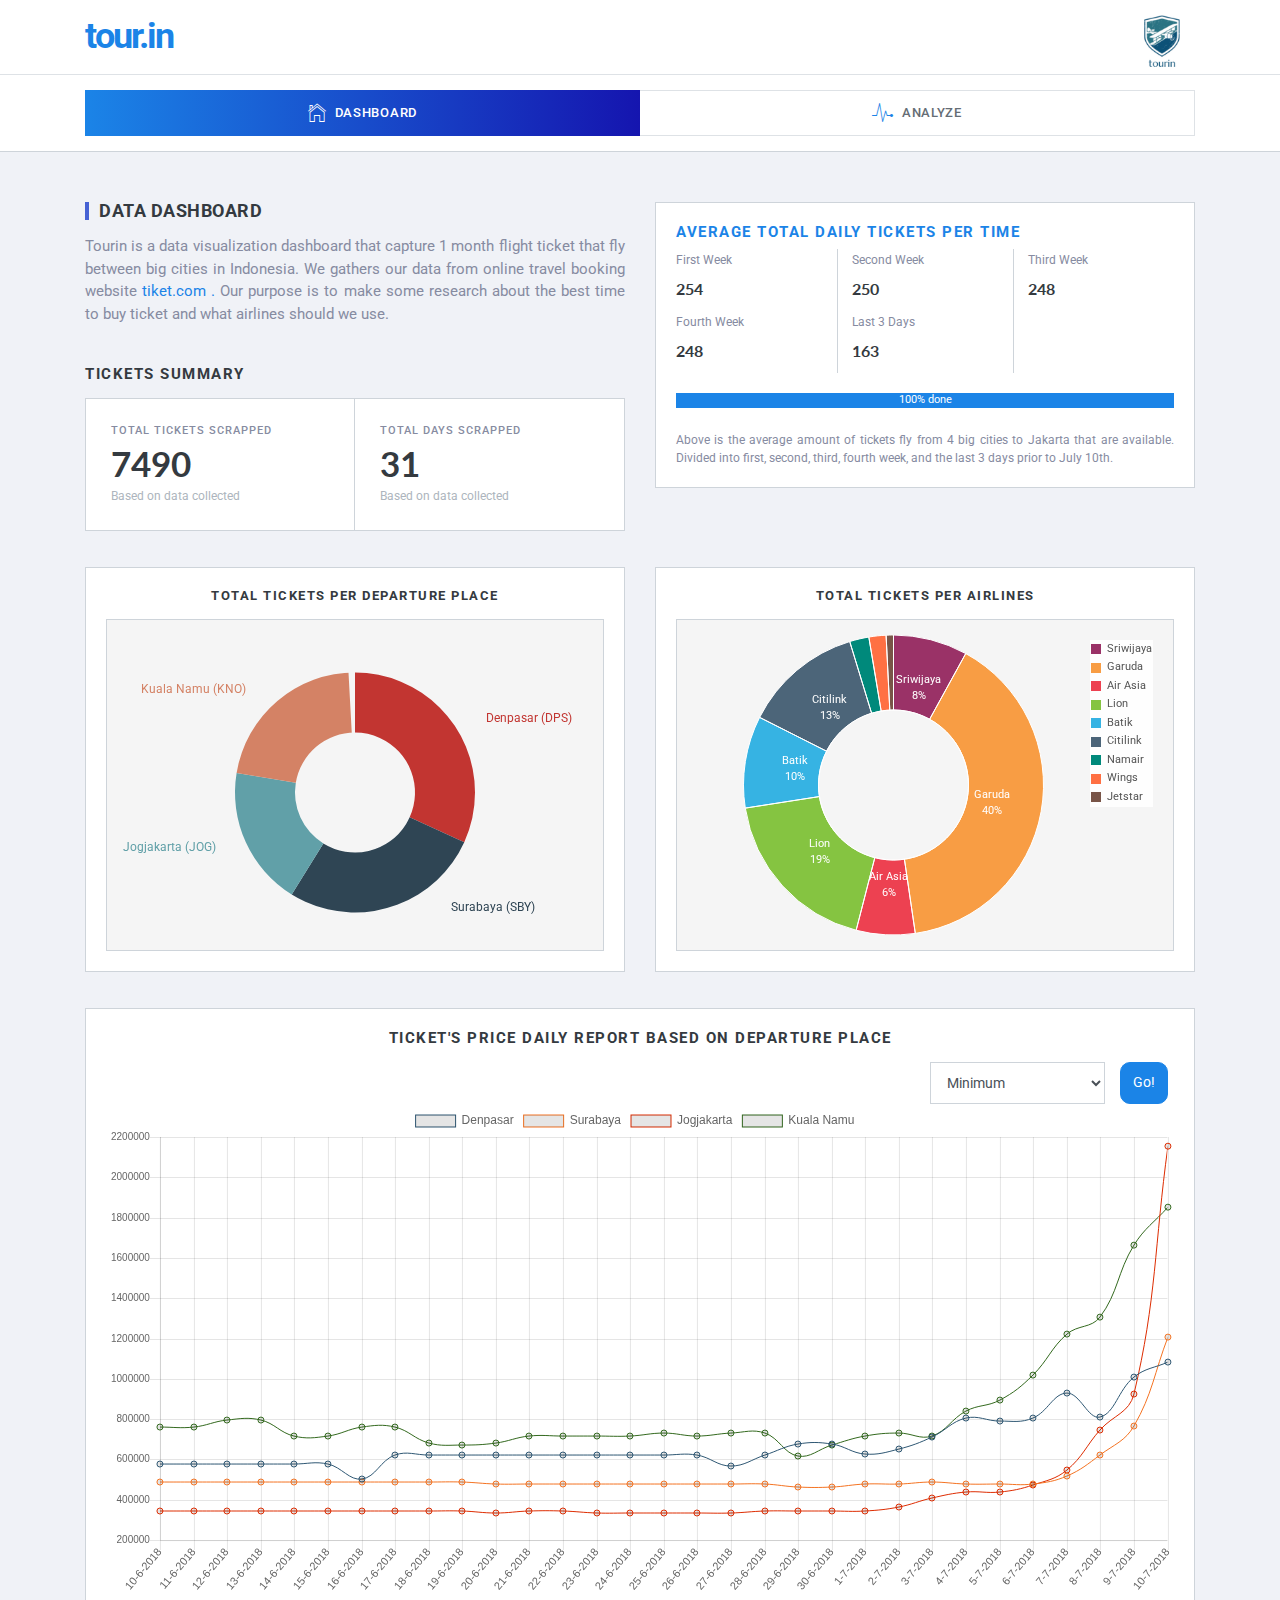
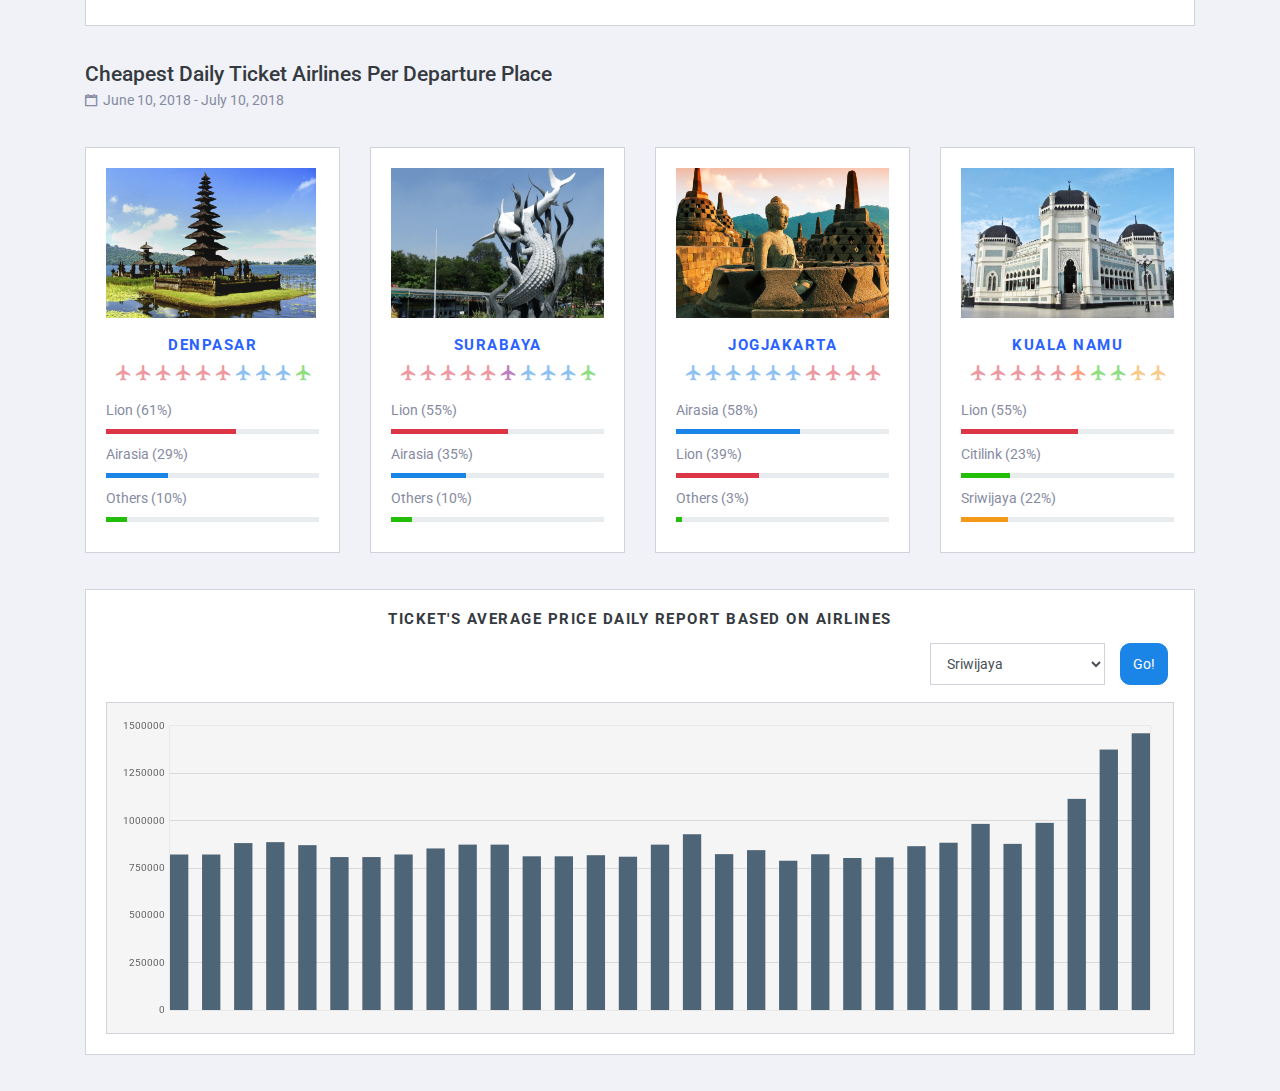
==== public/index.html @ 679a98f5 "Add firebase config - Restructure all source to public folder" ====
<!DOCTYPE html>
<html lang="en">

<head>
    <!-- Required meta tags -->
    <meta charset="utf-8">
    <meta name="viewport" content="width=device-width, initial-scale=1, shrink-to-fit=no">

    <title>Tourin - A data dashboard for flight tickets</title>

    <!-- Vendor css -->
    <link href="lib/font-awesome/css/font-awesome.css" rel="stylesheet">
    <link href="lib/Ionicons/css/ionicons.css" rel="stylesheet">
    <link href="lib/jqvmap/css/jqvmap.min.css" rel="stylesheet">
    <link href="lib/flag-icon-css/css/flag-icon.min.css" rel="stylesheet">
    <link href="lib/select2/css/select2.min.css" rel="stylesheet">

    <!-- Icon -->
    <link rel="shortcut icon" type="image/png" href="img/logo.png">

    <!-- Import CSS -->
    <link rel="stylesheet" href="css/helper.css">
    <link rel="stylesheet" href="css/tourin.css">
</head>

<body>
    <div class="slim-header">
        <div class="container">
            <div class="slim-header-left">
                <h2 class="slim-logo">
                    <a href="index.html">
                        tour.in
                    </a>
                </h2>
            </div>
            <div class="slim-header-right">
                <img src="img/logo.png" alt="LOGO" style="padding-top: 1vh;width: 5vw">
            </div>
        </div>
        <!-- container -->
    </div>
    <!-- Header -->

    <div class="slim-navbar">
        <div class="container">
            <ul class="nav">
                <li class="nav-item active">
                    <a class="nav-link" href="index.html">
                        <i class="icon ion-ios-home-outline"></i>
                        <span>Dashboard</span>
                    </a>
                </li>
                <li class="nav-item">
                    <a class="nav-link" href="analyze.html">
                        <i class="icon ion-ios-pulse"></i>
                        <span>Analyze</span>
                    </a>
                </li>
            </ul>
        </div>
        <!-- container -->
    </div>
    <!-- Navbar -->

    <div class="slim-mainpanel">
        <div class="container pd-t-50">
            <div class="row">
                <div class="col-lg-6">
                    <h3 class="tx-inverse mg-b-15 slim-pagetitle">Data Dashboard</h3>
                    <p class="mg-b-40" style="font-size: 15px; text-align: justify">
                        Tourin is a data visualization dashboard that capture 1 month flight ticket that fly between big cities in Indonesia. We
                        gathers our data from online travel booking website
                        <a href="https://www.tiket.com/" target="_blank">tiket.com .</a>
                        Our purpose is to make some research about the best time to buy ticket and what airlines should we use.
                    </p>

                    <h6 class="slim-card-title mg-b-15">Tickets Summary</h6>
                    <div class="row no-gutters">
                        <div class="col-sm-6">
                            <div class="card card-earning-summary">
                                <h6>Total Tickets Scrapped</h6>
                                <!-- script here -->
                                <h1 id="numTickets"></h1>
                                <span>Based on data collected</span>
                            </div>
                            <!-- card -->
                        </div>
                        <!-- col-6 -->
                        <div class="col-sm-6">
                            <div class="card card-earning-summary mg-sm-l--1 bd-t-0 bd-sm-t">
                                <h6>Total Days Scrapped</h6>
                                <!-- script here -->
                                <h1 id="numDays"></h1>
                                <span>Based on data collected</span>
                            </div>
                            <!-- card -->
                        </div>
                        <!-- col-6 -->
                    </div>
                    <!-- row -->
                </div>
                <!-- col-6 -->
                <div class="col-lg-6">
                    <div class="card card-sales">
                        <h5 class="slim-card-title tx-primary" style="font-size: 14px">Average Total Daily Tickets Per Time</h5>
                        <div class="row" style="margin-bottom: 0px;">
                            <div class="col">
                                <label class="tx-12">First Week</label>
                                <p id="firstWeek"></p>
                            </div>
                            <!-- col -->
                            <div class="col">
                                <label class="tx-12">Second Week</label>
                                <p id="secondWeek"></p>
                            </div>
                            <!-- col -->
                            <div class="col">
                                <label class="tx-12">Third Week</label>
                                <p id="thirdWeek"></p>
                            </div>
                            <!-- col -->

                        </div>
                        <!-- row -->
                        <div class="row">
                            <div class="col">
                                <label class="tx-12">Fourth Week</label>
                                <p id="fourthWeek"></p>
                            </div>
                            <!-- col -->
                            <div class="col">
                                <label class="tx-12">Last 3 Days</label>
                                <p id="lastThreeDays"></p>
                            </div>
                            <!-- col -->
                            <div class="col">
                            </div>
                            <!-- col -->
                        </div>
                        <!-- row -->

                        <div class="progress mg-b-5">
                            <div class="progress-bar bg-primary wd-100p" role="progressbar" aria-valuenow="100" aria-valuemin="0" aria-valuemax="100">100% done</div>
                        </div>
                        <p class="tx-12 mg-b-0" style="margin-top: 2vh; text-align: justify">Above is the average amount of tickets fly from 4 big cities to Jakarta that are available. Divided
                            into first, second, third, fourth week, and the last 3 days prior to July 10th.
                        </p>
                    </div>
                    <!-- card -->
                </div>
                <!-- col-lg-6 -->
            </div>
            <!-- row -->

            <div class="row" style="margin-top: 4vh; margin-bottom: 4vh;">
                <div class="col-lg-6">
                    <div class="card card-body">
                        <h6 class="slim-card-title mg-b-15" style="text-align: center; font-size: 13px !important">
                            Total tickets per departure place
                        </h6>
                        <div class="bd pd-b-30 inside-graph">
                            <div id="departureGraph" class="ht-200 ht-sm-300"></div>
                        </div>
                    </div>
                    <!-- card -->
                </div>
                <!-- col -->
                <div class="col-lg-6">
                    <div class="card card-body">
                        <h6 class="slim-card-title mg-b-15" style="text-align: center; font-size: 13px !important">
                            Total tickets per airlines
                        </h6>
                        <div class="bd pd-15 inside-graph">
                            <div id="airlineGraph" class="ht-200 ht-sm-300"></div>
                        </div>
                    </div>
                    <!-- card -->
                </div>
                <!-- col -->
            </div>
            <!-- row -->

            <div class="row" style="margin-top: 4vh; margin-bottom: 4vh;">
                <div class="col-lg-12">
                    <div class="card card-body">
                        <h6 class="slim-card-title mg-b-15" style="text-align: center;">Ticket's Price Daily Report Based On Departure Place</h6>
                        <div class="row">
                            <div class="col-lg-3"></div>
                            <div class="col-lg-3"></div>
                            <div class="col-lg-3"></div>
                            <div class="col-lg-3 form-group" style="margin-bottom: 0;">
                                <div class="row">
                                    <div class="col-lg-9">
                                        <select class="form-control inline" id="deptChoice">
                                            <option value="min">Minimum</option>
                                            <option value="avg">Average</option>
                                            <option value="max">Maximum</option>
                                        </select>
                                    </div>
                                    <button type="button" class="btn btn-primary inline go-button" style="border-radius: 10px;">Go!</button>
                                    <div class="col-lg-3"></div>
                                </div>

                            </div>
                        </div>
                        <canvas id="avgPricePerDept" class="deptGraph" height="500"></canvas>
                        <canvas id="minPricePerDept" class="deptGraph" height="500"></canvas>
                        <canvas id="maxPricePerDept" class="deptGraph" height="500"></canvas>
                    </div>
                    <!-- card -->
                </div>
                <!-- col -->
            </div>
            <!-- row -->

            <div class="report-summary-header">
                <div>
                    <h4 class="tx-inverse mg-b-3">Cheapest Daily Ticket Airlines Per Departure Place</h4>
                    <p class="mg-b-0">
                        <i class="icon ion-calendar mg-r-3"></i> June 10, 2018 - July 10, 2018</p>
                </div>
                <div>
                </div>
            </div>

            <div class="row" style="margin-top: 4vh; margin-bottom: 4vh;">
                <div class="col-xl-3 col-lg-3 col-md-6 col-sm-6">
                    <div class="card card-body">
                        <div class="img-container">
                            <img src="img/denpasar.png" alt="" class="img-place">
                        </div>
                        <h6 class="slim-card-title mg-b-15" style="text-align: center; 
                            font-size: .95rem !important;
                            color: #2962FF;
                            margin-bottom: 0px;">Denpasar
                        </h6>
                        <div class="tx-24 mg-b-10 tx-center op-5">
                            <i class="icon ion-android-plane red" style="font-size: 1.2rem"></i>
                            <i class="icon ion-android-plane red" style="font-size: 1.2rem"></i>
                            <i class="icon ion-android-plane red" style="font-size: 1.2rem"></i>
                            <i class="icon ion-android-plane red" style="font-size: 1.2rem"></i>
                            <i class="icon ion-android-plane red" style="font-size: 1.2rem"></i>
                            <i class="icon ion-android-plane red" style="font-size: 1.2rem"></i>
                            <i class="icon ion-android-plane blue" style="font-size: 1.2rem"></i>
                            <i class="icon ion-android-plane blue" style="font-size: 1.2rem"></i>
                            <i class="icon ion-android-plane blue" style="font-size: 1.2rem"></i>
                            <i class="icon ion-android-plane green" style="font-size: 1.2rem"></i>
                        </div>

                        <label id="lionDps"></label>
                        <div class="progress mg-b-10">
                            <div id="lionDpsProg" class="progress-bar bg-danger progress-bar-xs" role="progressbar" aria-valuemin="0" aria-valuemax="100"></div>
                        </div>
                        <!-- progress -->

                        <label id="airasiaDps"></label>
                        <div class="progress mg-b-10">
                            <div id="airasiaDpsProg" class="progress-bar bg-primary progress-bar-xs" role="progressbar" aria-valuemin="0" aria-valuemax="100"></div>
                        </div>
                        <!-- progress -->

                        <label id="otherDps"></label>
                        <div class="progress mg-b-10">
                            <div id="otherDpsProg" class="progress-bar bg-success progress-bar-xs" role="progressbar" aria-valuemin="0" aria-valuemax="100"></div>
                        </div>
                        <!-- progress -->
                    </div>
                    <!-- card -->
                </div>
                <!-- col -->

                <div class="col-xl-3 col-lg-3 col-md-6 col-sm-6">
                    <div class="card card-body">
                        <div class="img-container">
                            <img src="img/surabaya.png" alt="" class="img-place-sub">
                        </div>
                        <h6 class="slim-card-title mg-b-15" style="text-align: center; 
                            font-size: .95rem !important;
                            color: #2962FF;
                            margin-bottom: 0px;">Surabaya
                        </h6>
                        <div class="tx-24 mg-b-10 tx-center op-5">
                            <i class="icon ion-android-plane red" style="font-size: 1.2rem"></i>
                            <i class="icon ion-android-plane red" style="font-size: 1.2rem"></i>
                            <i class="icon ion-android-plane red" style="font-size: 1.2rem"></i>
                            <i class="icon ion-android-plane red" style="font-size: 1.2rem"></i>
                            <i class="icon ion-android-plane red" style="font-size: 1.2rem"></i>
                            <i class="icon ion-android-plane red-blue" style="font-size: 1.2rem"></i>
                            <i class="icon ion-android-plane blue" style="font-size: 1.2rem"></i>
                            <i class="icon ion-android-plane blue" style="font-size: 1.2rem"></i>
                            <i class="icon ion-android-plane blue" style="font-size: 1.2rem"></i>
                            <i class="icon ion-android-plane green" style="font-size: 1.2rem"></i>
                        </div>

                        <label id="lionSub"></label>
                        <div class="progress mg-b-10">
                            <div id="lionSubProg" class="progress-bar bg-danger progress-bar-xs" role="progressbar" aria-valuemin="0" aria-valuemax="100"></div>
                        </div>
                        <!-- progress -->

                        <label id="airasiaSub"></label>
                        <div class="progress mg-b-10">
                            <div id="airasiaSubProg" class="progress-bar bg-primary progress-bar-xs" role="progressbar" aria-valuemin="0" aria-valuemax="100"></div>
                        </div>
                        <!-- progress -->

                        <label id="otherSub"></label>
                        <div class="progress mg-b-10">
                            <div id="otherSubProg" class="progress-bar bg-success progress-bar-xs" role="progressbar" aria-valuemin="0" aria-valuemax="100"></div>
                        </div>
                        <!-- progress -->
                    </div>
                    <!-- card -->
                </div>
                <!-- col -->
                <div class="col-xl-3 col-lg-3 col-md-6 col-sm-6">
                    <div class="card card-body">
                        <div class="img-container">
                            <img src="img/jogjakarta.png" alt="" class="img-place">
                        </div>
                        <h6 class="slim-card-title mg-b-15" style="text-align: center; 
                            font-size: .95rem !important;
                            color: #2962FF;
                            margin-bottom: 0px;">Jogjakarta
                        </h6>
                        <div class="tx-24 mg-b-10 tx-center op-5">
                            <i class="icon ion-android-plane blue" style="font-size: 1.2rem"></i>
                            <i class="icon ion-android-plane blue" style="font-size: 1.2rem"></i>
                            <i class="icon ion-android-plane blue" style="font-size: 1.2rem"></i>
                            <i class="icon ion-android-plane blue" style="font-size: 1.2rem"></i>
                            <i class="icon ion-android-plane blue" style="font-size: 1.2rem"></i>
                            <i class="icon ion-android-plane blue" style="font-size: 1.2rem"></i>
                            <i class="icon ion-android-plane red" style="font-size: 1.2rem"></i>
                            <i class="icon ion-android-plane red" style="font-size: 1.2rem"></i>
                            <i class="icon ion-android-plane red" style="font-size: 1.2rem"></i>
                            <i class="icon ion-android-plane red" style="font-size: 1.2rem"></i>
                        </div>

                        <label id="airasiaJog"></label>
                        <div class="progress mg-b-10">
                            <div id="airasiaJogProg" class="progress-bar bg-primary progress-bar-xs" role="progressbar" aria-valuemin="0" aria-valuemax="100"></div>
                        </div>
                        <!-- progress -->

                        <label id="lionJog"></label>
                        <div class="progress mg-b-10">
                            <div id="lionJogProg" class="progress-bar bg-danger progress-bar-xs" role="progressbar" aria-valuemin="0" aria-valuemax="100"></div>
                        </div>
                        <!-- progress -->

                        <label id="otherJog"></label>
                        <div class="progress mg-b-10">
                            <div id="otherJogProg" class="progress-bar bg-success progress-bar-xs" role="progressbar" aria-valuemin="0" aria-valuemax="100"></div>
                        </div>
                        <!-- progress -->
                    </div>
                    <!-- card -->
                </div>
                <!-- col -->
                <div class="col-xl-3 col-lg-3 col-md-6 col-sm-6">
                    <div class="card card-body">
                        <div class="img-container">
                            <img src="img/medan.png" alt="" class="img-place-mdn">
                        </div>
                        <h6 class="slim-card-title mg-b-15" style="text-align: center; 
                            font-size: .95rem !important;
                            color: #2962FF;
                            margin-bottom: 0px;">Kuala Namu
                        </h6>
                        <div class="tx-24 mg-b-10 tx-center op-5">
                            <i class="icon ion-android-plane red" style="font-size: 1.2rem"></i>
                            <i class="icon ion-android-plane red" style="font-size: 1.2rem"></i>
                            <i class="icon ion-android-plane red" style="font-size: 1.2rem"></i>
                            <i class="icon ion-android-plane red" style="font-size: 1.2rem"></i>
                            <i class="icon ion-android-plane red" style="font-size: 1.2rem"></i>
                            <i class="icon ion-android-plane red-green" style="font-size: 1.2rem"></i>
                            <i class="icon ion-android-plane green" style="font-size: 1.2rem"></i>
                            <i class="icon ion-android-plane green" style="font-size: 1.2rem"></i>
                            <i class="icon ion-android-plane yellow" style="font-size: 1.2rem"></i>
                            <i class="icon ion-android-plane yellow" style="font-size: 1.2rem"></i>
                        </div>

                        <label id="lionKno"></label>
                        <div class="progress mg-b-10">
                            <div id="lionKnoProg" class="progress-bar bg-danger progress-bar-xs" role="progressbar" aria-valuemin="0" aria-valuemax="100"></div>
                        </div>
                        <!-- progress -->

                        <label id="citilinkKno"></label>
                        <div class="progress mg-b-10">
                            <div id="citilinkKnoProg" class="progress-bar bg-success progress-bar-xs" role="progressbar" aria-valuemin="0" aria-valuemax="100"></div>
                        </div>
                        <!-- progress -->

                        <label id="sriwijayaKno"></label>
                        <div class="progress mg-b-10">
                            <div id="sriwijayaKnoProg" class="progress-bar bg-warning progress-bar-xs" role="progressbar" aria-valuemin="0" aria-valuemax="100"></div>
                        </div>
                        <!-- progress -->
                    </div>
                    <!-- card -->
                </div>
                <!-- col -->
            </div>
            <!-- row -->

            <div class="row" style="margin-top: 4vh; margin-bottom: 4vh;">
                <div class="col-lg-12">
                    <div class="card card-body">
                        <h6 class="slim-card-title mg-b-15" style="text-align: center;">Ticket's Average Price Daily Report Based On Airlines</h6>
                        <div class="row">
                            <div class="col-lg-3"></div>
                            <div class="col-lg-3"></div>
                            <div class="col-lg-3"></div>
                            <div class="col-lg-3 form-group">
                                <div class="row">
                                    <div class="col-lg-9">
                                        <select class="form-control inline" id="airlineChoice">
                                            <option value="Sriwijaya">Sriwijaya</option>
                                            <option value="Garuda">Garuda</option>
                                            <option value="Lion">Lion</option>
                                            <option value="Wings">Wings</option>
                                            <option value="Namair">Namair</option>
                                            <option value="Airasia">Airasia</option>
                                            <option value="Batik">Batik</option>
                                            <option value="Citilink">Citilink</option>
                                            <option value="Jetstar">Jetstar</option>
                                        </select>
                                    </div>
                                    <button type="button" class="btn btn-primary inline go-button" style="border-radius: 10px;">Go!</button>
                                    <div class="col-lg-3"></div>
                                </div>

                            </div>
                        </div>
                        <div class="bd pd-15 inside-graph">
                            <div id="avgPriceSriwijaya" class="ht-200 ht-sm-300 airPlaneGraph sriwijaya"></div>
                            <div id="avgPriceGaruda" class="ht-200 ht-sm-300 airPlaneGraph garuda"></div>
                            <div id="avgPriceLion" class="ht-200 ht-sm-300 airPlaneGraph lion"></div>
                            <div id="avgPriceWings" class="ht-200 ht-sm-300 airPlaneGraph wings"></div>
                            <div id="avgPriceNamair" class="ht-200 ht-sm-300 airPlaneGraph namair"></div>
                            <div id="avgPriceAirasia" class="ht-200 ht-sm-300 airPlaneGraph airasia"></div>
                            <div id="avgPriceBatik" class="ht-200 ht-sm-300 airPlaneGraph batik"></div>
                            <div id="avgPriceCitilink" class="ht-200 ht-sm-300 airPlaneGraph citilink"></div>
                            <div id="avgPriceJetstar" class="ht-200 ht-sm-300 airPlaneGraph jetstar"></div>
                        </div>
                    </div>
                    <!-- card -->
                </div>
                <!-- col -->
            </div>
            <!-- row -->
        </div>
    </div>

    <!-- Import library needed -->
    <script src="lib/jquery/js/jquery.js"></script>
    <script src="lib/popper.js/js/popper.js"></script>
    <script src="lib/bootstrap/js/bootstrap.js"></script>
    <script src="lib/jquery.cookie/js/jquery.cookie.js"></script>
    <script src="lib/chart.js/js/Chart.js"></script>
    <script src="lib/Flot/js/jquery.flot.js"></script>
    <script src="lib/Flot/js/jquery.flot.pie.js"></script>
    <script src="lib/Flot/js/jquery.flot.resize.js"></script>
    <script src="lib/flot-spline/js/jquery.flot.spline.js"></script>
    <script src="lib/echarts/js/echarts.min.js"></script>
    <script src="lib/select2/js/select2.full.min.js"></script>

    <!-- Import script -->
    <script src="js/ResizeSensor.js"></script>
    <script src="js/processing.js"></script>

    <script>
        $(document).ready(() => {

            var selectedDept = $('#deptChoice').val();
            $('.deptGraph').hide();
            $('#' + selectedDept.toLowerCase() + 'PricePerDept').show();

            var selectedAirline = $('#airlineChoice').find(":selected").text();
            $('.airPlaneGraph').hide();
            $('.' + selectedAirline.toLowerCase()).show();

            $('.go-button').click(() => {
                var selectedAirline = $('#airlineChoice').find(":selected").text();
                $('.airPlaneGraph').hide();
                $('.' + selectedAirline.toLowerCase()).show();

                var selectedDept = $('#deptChoice').val();
                $('.deptGraph').hide();
                $('#' + selectedDept.toLowerCase() + 'PricePerDept').show();
            });

        });
    </script>

</body>

</html>
---- public/lib/jqvmap/css/jqvmap.min.css ----
.jqvmap-label,.jqvmap-pin{pointer-events:none}.jqvmap-label{position:absolute;display:none;-webkit-border-radius:3px;-moz-border-radius:3px;border-radius:3px;background:#292929;color:#fff;font-family:sans-serif,Verdana;font-size:smaller;padding:3px}.jqvmap-zoomin,.jqvmap-zoomout{position:absolute;left:10px;-webkit-border-radius:3px;-moz-border-radius:3px;border-radius:3px;background:#000;padding:3px;color:#fff;width:10px;height:10px;cursor:pointer;line-height:10px;text-align:center}.jqvmap-zoomin{top:10px}.jqvmap-zoomout{top:30px}.jqvmap-region{cursor:pointer}.jqvmap-ajax_response{width:100%;height:500px}
---- public/lib/flag-icon-css/css/flag-icon.min.css ----
.flag-icon-background{background-size:contain;background-position:50%;background-repeat:no-repeat}.flag-icon{background-size:contain;background-position:50%;background-repeat:no-repeat;position:relative;display:inline-block;width:1.33333333em;line-height:1em}.flag-icon:before{content:"\00a0"}.flag-icon.flag-icon-squared{width:1em}.flag-icon-ad{background-image:url(../flags/4x3/ad.svg)}.flag-icon-ad.flag-icon-squared{background-image:url(../flags/1x1/ad.svg)}.flag-icon-ae{background-image:url(../flags/4x3/ae.svg)}.flag-icon-ae.flag-icon-squared{background-image:url(../flags/1x1/ae.svg)}.flag-icon-af{background-image:url(../flags/4x3/af.svg)}.flag-icon-af.flag-icon-squared{background-image:url(../flags/1x1/af.svg)}.flag-icon-ag{background-image:url(../flags/4x3/ag.svg)}.flag-icon-ag.flag-icon-squared{background-image:url(../flags/1x1/ag.svg)}.flag-icon-ai{background-image:url(../flags/4x3/ai.svg)}.flag-icon-ai.flag-icon-squared{background-image:url(../flags/1x1/ai.svg)}.flag-icon-al{background-image:url(../flags/4x3/al.svg)}.flag-icon-al.flag-icon-squared{background-image:url(../flags/1x1/al.svg)}.flag-icon-am{background-image:url(../flags/4x3/am.svg)}.flag-icon-am.flag-icon-squared{background-image:url(../flags/1x1/am.svg)}.flag-icon-ao{background-image:url(../flags/4x3/ao.svg)}.flag-icon-ao.flag-icon-squared{background-image:url(../flags/1x1/ao.svg)}.flag-icon-aq{background-image:url(../flags/4x3/aq.svg)}.flag-icon-aq.flag-icon-squared{background-image:url(../flags/1x1/aq.svg)}.flag-icon-ar{background-image:url(../flags/4x3/ar.svg)}.flag-icon-ar.flag-icon-squared{background-image:url(../flags/1x1/ar.svg)}.flag-icon-as{background-image:url(../flags/4x3/as.svg)}.flag-icon-as.flag-icon-squared{background-image:url(../flags/1x1/as.svg)}.flag-icon-at{background-image:url(../flags/4x3/at.svg)}.flag-icon-at.flag-icon-squared{background-image:url(../flags/1x1/at.svg)}.flag-icon-au{background-image:url(../flags/4x3/au.svg)}.flag-icon-au.flag-icon-squared{background-image:url(../flags/1x1/au.svg)}.flag-icon-aw{background-image:url(../flags/4x3/aw.svg)}.flag-icon-aw.flag-icon-squared{background-image:url(../flags/1x1/aw.svg)}.flag-icon-ax{background-image:url(../flags/4x3/ax.svg)}.flag-icon-ax.flag-icon-squared{background-image:url(../flags/1x1/ax.svg)}.flag-icon-az{background-image:url(../flags/4x3/az.svg)}.flag-icon-az.flag-icon-squared{background-image:url(../flags/1x1/az.svg)}.flag-icon-ba{background-image:url(../flags/4x3/ba.svg)}.flag-icon-ba.flag-icon-squared{background-image:url(../flags/1x1/ba.svg)}.flag-icon-bb{background-image:url(../flags/4x3/bb.svg)}.flag-icon-bb.flag-icon-squared{background-image:url(../flags/1x1/bb.svg)}.flag-icon-bd{background-image:url(../flags/4x3/bd.svg)}.flag-icon-bd.flag-icon-squared{background-image:url(../flags/1x1/bd.svg)}.flag-icon-be{background-image:url(../flags/4x3/be.svg)}.flag-icon-be.flag-icon-squared{background-image:url(../flags/1x1/be.svg)}.flag-icon-bf{background-image:url(../flags/4x3/bf.svg)}.flag-icon-bf.flag-icon-squared{background-image:url(../flags/1x1/bf.svg)}.flag-icon-bg{background-image:url(../flags/4x3/bg.svg)}.flag-icon-bg.flag-icon-squared{background-image:url(../flags/1x1/bg.svg)}.flag-icon-bh{background-image:url(../flags/4x3/bh.svg)}.flag-icon-bh.flag-icon-squared{background-image:url(../flags/1x1/bh.svg)}.flag-icon-bi{background-image:url(../flags/4x3/bi.svg)}.flag-icon-bi.flag-icon-squared{background-image:url(../flags/1x1/bi.svg)}.flag-icon-bj{background-image:url(../flags/4x3/bj.svg)}.flag-icon-bj.flag-icon-squared{background-image:url(../flags/1x1/bj.svg)}.flag-icon-bl{background-image:url(../flags/4x3/bl.svg)}.flag-icon-bl.flag-icon-squared{background-image:url(../flags/1x1/bl.svg)}.flag-icon-bm{background-image:url(../flags/4x3/bm.svg)}.flag-icon-bm.flag-icon-squared{background-image:url(../flags/1x1/bm.svg)}.flag-icon-bn{background-image:url(../flags/4x3/bn.svg)}.flag-icon-bn.flag-icon-squared{background-image:url(../flags/1x1/bn.svg)}.flag-icon-bo{background-image:url(../flags/4x3/bo.svg)}.flag-icon-bo.flag-icon-squared{background-image:url(../flags/1x1/bo.svg)}.flag-icon-bq{background-image:url(../flags/4x3/bq.svg)}.flag-icon-bq.flag-icon-squared{background-image:url(../flags/1x1/bq.svg)}.flag-icon-br{background-image:url(../flags/4x3/br.svg)}.flag-icon-br.flag-icon-squared{background-image:url(../flags/1x1/br.svg)}.flag-icon-bs{background-image:url(../flags/4x3/bs.svg)}.flag-icon-bs.flag-icon-squared{background-image:url(../flags/1x1/bs.svg)}.flag-icon-bt{background-image:url(../flags/4x3/bt.svg)}.flag-icon-bt.flag-icon-squared{background-image:url(../flags/1x1/bt.svg)}.flag-icon-bv{background-image:url(../flags/4x3/bv.svg)}.flag-icon-bv.flag-icon-squared{background-image:url(../flags/1x1/bv.svg)}.flag-icon-bw{background-image:url(../flags/4x3/bw.svg)}.flag-icon-bw.flag-icon-squared{background-image:url(../flags/1x1/bw.svg)}.flag-icon-by{background-image:url(../flags/4x3/by.svg)}.flag-icon-by.flag-icon-squared{background-image:url(../flags/1x1/by.svg)}.flag-icon-bz{background-image:url(../flags/4x3/bz.svg)}.flag-icon-bz.flag-icon-squared{background-image:url(../flags/1x1/bz.svg)}.flag-icon-ca{background-image:url(../flags/4x3/ca.svg)}.flag-icon-ca.flag-icon-squared{background-image:url(../flags/1x1/ca.svg)}.flag-icon-cc{background-image:url(../flags/4x3/cc.svg)}.flag-icon-cc.flag-icon-squared{background-image:url(../flags/1x1/cc.svg)}.flag-icon-cd{background-image:url(../flags/4x3/cd.svg)}.flag-icon-cd.flag-icon-squared{background-image:url(../flags/1x1/cd.svg)}.flag-icon-cf{background-image:url(../flags/4x3/cf.svg)}.flag-icon-cf.flag-icon-squared{background-image:url(../flags/1x1/cf.svg)}.flag-icon-cg{background-image:url(../flags/4x3/cg.svg)}.flag-icon-cg.flag-icon-squared{background-image:url(../flags/1x1/cg.svg)}.flag-icon-ch{background-image:url(../flags/4x3/ch.svg)}.flag-icon-ch.flag-icon-squared{background-image:url(../flags/1x1/ch.svg)}.flag-icon-ci{background-image:url(../flags/4x3/ci.svg)}.flag-icon-ci.flag-icon-squared{background-image:url(../flags/1x1/ci.svg)}.flag-icon-ck{background-image:url(../flags/4x3/ck.svg)}.flag-icon-ck.flag-icon-squared{background-image:url(../flags/1x1/ck.svg)}.flag-icon-cl{background-image:url(../flags/4x3/cl.svg)}.flag-icon-cl.flag-icon-squared{background-image:url(../flags/1x1/cl.svg)}.flag-icon-cm{background-image:url(../flags/4x3/cm.svg)}.flag-icon-cm.flag-icon-squared{background-image:url(../flags/1x1/cm.svg)}.flag-icon-cn{background-image:url(../flags/4x3/cn.svg)}.flag-icon-cn.flag-icon-squared{background-image:url(../flags/1x1/cn.svg)}.flag-icon-co{background-image:url(../flags/4x3/co.svg)}.flag-icon-co.flag-icon-squared{background-image:url(../flags/1x1/co.svg)}.flag-icon-cr{background-image:url(../flags/4x3/cr.svg)}.flag-icon-cr.flag-icon-squared{background-image:url(../flags/1x1/cr.svg)}.flag-icon-cu{background-image:url(../flags/4x3/cu.svg)}.flag-icon-cu.flag-icon-squared{background-image:url(../flags/1x1/cu.svg)}.flag-icon-cv{background-image:url(../flags/4x3/cv.svg)}.flag-icon-cv.flag-icon-squared{background-image:url(../flags/1x1/cv.svg)}.flag-icon-cw{background-image:url(../flags/4x3/cw.svg)}.flag-icon-cw.flag-icon-squared{background-image:url(../flags/1x1/cw.svg)}.flag-icon-cx{background-image:url(../flags/4x3/cx.svg)}.flag-icon-cx.flag-icon-squared{background-image:url(../flags/1x1/cx.svg)}.flag-icon-cy{background-image:url(../flags/4x3/cy.svg)}.flag-icon-cy.flag-icon-squared{background-image:url(../flags/1x1/cy.svg)}.flag-icon-cz{background-image:url(../flags/4x3/cz.svg)}.flag-icon-cz.flag-icon-squared{background-image:url(../flags/1x1/cz.svg)}.flag-icon-de{background-image:url(../flags/4x3/de.svg)}.flag-icon-de.flag-icon-squared{background-image:url(../flags/1x1/de.svg)}.flag-icon-dj{background-image:url(../flags/4x3/dj.svg)}.flag-icon-dj.flag-icon-squared{background-image:url(../flags/1x1/dj.svg)}.flag-icon-dk{background-image:url(../flags/4x3/dk.svg)}.flag-icon-dk.flag-icon-squared{background-image:url(../flags/1x1/dk.svg)}.flag-icon-dm{background-image:url(../flags/4x3/dm.svg)}.flag-icon-dm.flag-icon-squared{background-image:url(../flags/1x1/dm.svg)}.flag-icon-do{background-image:url(../flags/4x3/do.svg)}.flag-icon-do.flag-icon-squared{background-image:url(../flags/1x1/do.svg)}.flag-icon-dz{background-image:url(../flags/4x3/dz.svg)}.flag-icon-dz.flag-icon-squared{background-image:url(../flags/1x1/dz.svg)}.flag-icon-ec{background-image:url(../flags/4x3/ec.svg)}.flag-icon-ec.flag-icon-squared{background-image:url(../flags/1x1/ec.svg)}.flag-icon-ee{background-image:url(../flags/4x3/ee.svg)}.flag-icon-ee.flag-icon-squared{background-image:url(../flags/1x1/ee.svg)}.flag-icon-eg{background-image:url(../flags/4x3/eg.svg)}.flag-icon-eg.flag-icon-squared{background-image:url(../flags/1x1/eg.svg)}.flag-icon-eh{background-image:url(../flags/4x3/eh.svg)}.flag-icon-eh.flag-icon-squared{background-image:url(../flags/1x1/eh.svg)}.flag-icon-er{background-image:url(../flags/4x3/er.svg)}.flag-icon-er.flag-icon-squared{background-image:url(../flags/1x1/er.svg)}.flag-icon-es{background-image:url(../flags/4x3/es.svg)}.flag-icon-es.flag-icon-squared{background-image:url(../flags/1x1/es.svg)}.flag-icon-et{background-image:url(../flags/4x3/et.svg)}.flag-icon-et.flag-icon-squared{background-image:url(../flags/1x1/et.svg)}.flag-icon-fi{background-image:url(../flags/4x3/fi.svg)}.flag-icon-fi.flag-icon-squared{background-image:url(../flags/1x1/fi.svg)}.flag-icon-fj{background-image:url(../flags/4x3/fj.svg)}.flag-icon-fj.flag-icon-squared{background-image:url(../flags/1x1/fj.svg)}.flag-icon-fk{background-image:url(../flags/4x3/fk.svg)}.flag-icon-fk.flag-icon-squared{background-image:url(../flags/1x1/fk.svg)}.flag-icon-fm{background-image:url(../flags/4x3/fm.svg)}.flag-icon-fm.flag-icon-squared{background-image:url(../flags/1x1/fm.svg)}.flag-icon-fo{background-image:url(../flags/4x3/fo.svg)}.flag-icon-fo.flag-icon-squared{background-image:url(../flags/1x1/fo.svg)}.flag-icon-fr{background-image:url(../flags/4x3/fr.svg)}.flag-icon-fr.flag-icon-squared{background-image:url(../flags/1x1/fr.svg)}.flag-icon-ga{background-image:url(../flags/4x3/ga.svg)}.flag-icon-ga.flag-icon-squared{background-image:url(../flags/1x1/ga.svg)}.flag-icon-gb{background-image:url(../flags/4x3/gb.svg)}.flag-icon-gb.flag-icon-squared{background-image:url(../flags/1x1/gb.svg)}.flag-icon-gd{background-image:url(../flags/4x3/gd.svg)}.flag-icon-gd.flag-icon-squared{background-image:url(../flags/1x1/gd.svg)}.flag-icon-ge{background-image:url(../flags/4x3/ge.svg)}.flag-icon-ge.flag-icon-squared{background-image:url(../flags/1x1/ge.svg)}.flag-icon-gf{background-image:url(../flags/4x3/gf.svg)}.flag-icon-gf.flag-icon-squared{background-image:url(../flags/1x1/gf.svg)}.flag-icon-gg{background-image:url(../flags/4x3/gg.svg)}.flag-icon-gg.flag-icon-squared{background-image:url(../flags/1x1/gg.svg)}.flag-icon-gh{background-image:url(../flags/4x3/gh.svg)}.flag-icon-gh.flag-icon-squared{background-image:url(../flags/1x1/gh.svg)}.flag-icon-gi{background-image:url(../flags/4x3/gi.svg)}.flag-icon-gi.flag-icon-squared{background-image:url(../flags/1x1/gi.svg)}.flag-icon-gl{background-image:url(../flags/4x3/gl.svg)}.flag-icon-gl.flag-icon-squared{background-image:url(../flags/1x1/gl.svg)}.flag-icon-gm{background-image:url(../flags/4x3/gm.svg)}.flag-icon-gm.flag-icon-squared{background-image:url(../flags/1x1/gm.svg)}.flag-icon-gn{background-image:url(../flags/4x3/gn.svg)}.flag-icon-gn.flag-icon-squared{background-image:url(../flags/1x1/gn.svg)}.flag-icon-gp{background-image:url(../flags/4x3/gp.svg)}.flag-icon-gp.flag-icon-squared{background-image:url(../flags/1x1/gp.svg)}.flag-icon-gq{background-image:url(../flags/4x3/gq.svg)}.flag-icon-gq.flag-icon-squared{background-image:url(../flags/1x1/gq.svg)}.flag-icon-gr{background-image:url(../flags/4x3/gr.svg)}.flag-icon-gr.flag-icon-squared{background-image:url(../flags/1x1/gr.svg)}.flag-icon-gs{background-image:url(../flags/4x3/gs.svg)}.flag-icon-gs.flag-icon-squared{background-image:url(../flags/1x1/gs.svg)}.flag-icon-gt{background-image:url(../flags/4x3/gt.svg)}.flag-icon-gt.flag-icon-squared{background-image:url(../flags/1x1/gt.svg)}.flag-icon-gu{background-image:url(../flags/4x3/gu.svg)}.flag-icon-gu.flag-icon-squared{background-image:url(../flags/1x1/gu.svg)}.flag-icon-gw{background-image:url(../flags/4x3/gw.svg)}.flag-icon-gw.flag-icon-squared{background-image:url(../flags/1x1/gw.svg)}.flag-icon-gy{background-image:url(../flags/4x3/gy.svg)}.flag-icon-gy.flag-icon-squared{background-image:url(../flags/1x1/gy.svg)}.flag-icon-hk{background-image:url(../flags/4x3/hk.svg)}.flag-icon-hk.flag-icon-squared{background-image:url(../flags/1x1/hk.svg)}.flag-icon-hm{background-image:url(../flags/4x3/hm.svg)}.flag-icon-hm.flag-icon-squared{background-image:url(../flags/1x1/hm.svg)}.flag-icon-hn{background-image:url(../flags/4x3/hn.svg)}.flag-icon-hn.flag-icon-squared{background-image:url(../flags/1x1/hn.svg)}.flag-icon-hr{background-image:url(../flags/4x3/hr.svg)}.flag-icon-hr.flag-icon-squared{background-image:url(../flags/1x1/hr.svg)}.flag-icon-ht{background-image:url(../flags/4x3/ht.svg)}.flag-icon-ht.flag-icon-squared{background-image:url(../flags/1x1/ht.svg)}.flag-icon-hu{background-image:url(../flags/4x3/hu.svg)}.flag-icon-hu.flag-icon-squared{background-image:url(../flags/1x1/hu.svg)}.flag-icon-id{background-image:url(../flags/4x3/id.svg)}.flag-icon-id.flag-icon-squared{background-image:url(../flags/1x1/id.svg)}.flag-icon-ie{background-image:url(../flags/4x3/ie.svg)}.flag-icon-ie.flag-icon-squared{background-image:url(../flags/1x1/ie.svg)}.flag-icon-il{background-image:url(../flags/4x3/il.svg)}.flag-icon-il.flag-icon-squared{background-image:url(../flags/1x1/il.svg)}.flag-icon-im{background-image:url(../flags/4x3/im.svg)}.flag-icon-im.flag-icon-squared{background-image:url(../flags/1x1/im.svg)}.flag-icon-in{background-image:url(../flags/4x3/in.svg)}.flag-icon-in.flag-icon-squared{background-image:url(../flags/1x1/in.svg)}.flag-icon-io{background-image:url(../flags/4x3/io.svg)}.flag-icon-io.flag-icon-squared{background-image:url(../flags/1x1/io.svg)}.flag-icon-iq{background-image:url(../flags/4x3/iq.svg)}.flag-icon-iq.flag-icon-squared{background-image:url(../flags/1x1/iq.svg)}.flag-icon-ir{background-image:url(../flags/4x3/ir.svg)}.flag-icon-ir.flag-icon-squared{background-image:url(../flags/1x1/ir.svg)}.flag-icon-is{background-image:url(../flags/4x3/is.svg)}.flag-icon-is.flag-icon-squared{background-image:url(../flags/1x1/is.svg)}.flag-icon-it{background-image:url(../flags/4x3/it.svg)}.flag-icon-it.flag-icon-squared{background-image:url(../flags/1x1/it.svg)}.flag-icon-je{background-image:url(../flags/4x3/je.svg)}.flag-icon-je.flag-icon-squared{background-image:url(../flags/1x1/je.svg)}.flag-icon-jm{background-image:url(../flags/4x3/jm.svg)}.flag-icon-jm.flag-icon-squared{background-image:url(../flags/1x1/jm.svg)}.flag-icon-jo{background-image:url(../flags/4x3/jo.svg)}.flag-icon-jo.flag-icon-squared{background-image:url(../flags/1x1/jo.svg)}.flag-icon-jp{background-image:url(../flags/4x3/jp.svg)}.flag-icon-jp.flag-icon-squared{background-image:url(../flags/1x1/jp.svg)}.flag-icon-ke{background-image:url(../flags/4x3/ke.svg)}.flag-icon-ke.flag-icon-squared{background-image:url(../flags/1x1/ke.svg)}.flag-icon-kg{background-image:url(../flags/4x3/kg.svg)}.flag-icon-kg.flag-icon-squared{background-image:url(../flags/1x1/kg.svg)}.flag-icon-kh{background-image:url(../flags/4x3/kh.svg)}.flag-icon-kh.flag-icon-squared{background-image:url(../flags/1x1/kh.svg)}.flag-icon-ki{background-image:url(../flags/4x3/ki.svg)}.flag-icon-ki.flag-icon-squared{background-image:url(../flags/1x1/ki.svg)}.flag-icon-km{background-image:url(../flags/4x3/km.svg)}.flag-icon-km.flag-icon-squared{background-image:url(../flags/1x1/km.svg)}.flag-icon-kn{background-image:url(../flags/4x3/kn.svg)}.flag-icon-kn.flag-icon-squared{background-image:url(../flags/1x1/kn.svg)}.flag-icon-kp{background-image:url(../flags/4x3/kp.svg)}.flag-icon-kp.flag-icon-squared{background-image:url(../flags/1x1/kp.svg)}.flag-icon-kr{background-image:url(../flags/4x3/kr.svg)}.flag-icon-kr.flag-icon-squared{background-image:url(../flags/1x1/kr.svg)}.flag-icon-kw{background-image:url(../flags/4x3/kw.svg)}.flag-icon-kw.flag-icon-squared{background-image:url(../flags/1x1/kw.svg)}.flag-icon-ky{background-image:url(../flags/4x3/ky.svg)}.flag-icon-ky.flag-icon-squared{background-image:url(../flags/1x1/ky.svg)}.flag-icon-kz{background-image:url(../flags/4x3/kz.svg)}.flag-icon-kz.flag-icon-squared{background-image:url(../flags/1x1/kz.svg)}.flag-icon-la{background-image:url(../flags/4x3/la.svg)}.flag-icon-la.flag-icon-squared{background-image:url(../flags/1x1/la.svg)}.flag-icon-lb{background-image:url(../flags/4x3/lb.svg)}.flag-icon-lb.flag-icon-squared{background-image:url(../flags/1x1/lb.svg)}.flag-icon-lc{background-image:url(../flags/4x3/lc.svg)}.flag-icon-lc.flag-icon-squared{background-image:url(../flags/1x1/lc.svg)}.flag-icon-li{background-image:url(../flags/4x3/li.svg)}.flag-icon-li.flag-icon-squared{background-image:url(../flags/1x1/li.svg)}.flag-icon-lk{background-image:url(../flags/4x3/lk.svg)}.flag-icon-lk.flag-icon-squared{background-image:url(../flags/1x1/lk.svg)}.flag-icon-lr{background-image:url(../flags/4x3/lr.svg)}.flag-icon-lr.flag-icon-squared{background-image:url(../flags/1x1/lr.svg)}.flag-icon-ls{background-image:url(../flags/4x3/ls.svg)}.flag-icon-ls.flag-icon-squared{background-image:url(../flags/1x1/ls.svg)}.flag-icon-lt{background-image:url(../flags/4x3/lt.svg)}.flag-icon-lt.flag-icon-squared{background-image:url(../flags/1x1/lt.svg)}.flag-icon-lu{background-image:url(../flags/4x3/lu.svg)}.flag-icon-lu.flag-icon-squared{background-image:url(../flags/1x1/lu.svg)}.flag-icon-lv{background-image:url(../flags/4x3/lv.svg)}.flag-icon-lv.flag-icon-squared{background-image:url(../flags/1x1/lv.svg)}.flag-icon-ly{background-image:url(../flags/4x3/ly.svg)}.flag-icon-ly.flag-icon-squared{background-image:url(../flags/1x1/ly.svg)}.flag-icon-ma{background-image:url(../flags/4x3/ma.svg)}.flag-icon-ma.flag-icon-squared{background-image:url(../flags/1x1/ma.svg)}.flag-icon-mc{background-image:url(../flags/4x3/mc.svg)}.flag-icon-mc.flag-icon-squared{background-image:url(../flags/1x1/mc.svg)}.flag-icon-md{background-image:url(../flags/4x3/md.svg)}.flag-icon-md.flag-icon-squared{background-image:url(../flags/1x1/md.svg)}.flag-icon-me{background-image:url(../flags/4x3/me.svg)}.flag-icon-me.flag-icon-squared{background-image:url(../flags/1x1/me.svg)}.flag-icon-mf{background-image:url(../flags/4x3/mf.svg)}.flag-icon-mf.flag-icon-squared{background-image:url(../flags/1x1/mf.svg)}.flag-icon-mg{background-image:url(../flags/4x3/mg.svg)}.flag-icon-mg.flag-icon-squared{background-image:url(../flags/1x1/mg.svg)}.flag-icon-mh{background-image:url(../flags/4x3/mh.svg)}.flag-icon-mh.flag-icon-squared{background-image:url(../flags/1x1/mh.svg)}.flag-icon-mk{background-image:url(../flags/4x3/mk.svg)}.flag-icon-mk.flag-icon-squared{background-image:url(../flags/1x1/mk.svg)}.flag-icon-ml{background-image:url(../flags/4x3/ml.svg)}.flag-icon-ml.flag-icon-squared{background-image:url(../flags/1x1/ml.svg)}.flag-icon-mm{background-image:url(../flags/4x3/mm.svg)}.flag-icon-mm.flag-icon-squared{background-image:url(../flags/1x1/mm.svg)}.flag-icon-mn{background-image:url(../flags/4x3/mn.svg)}.flag-icon-mn.flag-icon-squared{background-image:url(../flags/1x1/mn.svg)}.flag-icon-mo{background-image:url(../flags/4x3/mo.svg)}.flag-icon-mo.flag-icon-squared{background-image:url(../flags/1x1/mo.svg)}.flag-icon-mp{background-image:url(../flags/4x3/mp.svg)}.flag-icon-mp.flag-icon-squared{background-image:url(../flags/1x1/mp.svg)}.flag-icon-mq{background-image:url(../flags/4x3/mq.svg)}.flag-icon-mq.flag-icon-squared{background-image:url(../flags/1x1/mq.svg)}.flag-icon-mr{background-image:url(../flags/4x3/mr.svg)}.flag-icon-mr.flag-icon-squared{background-image:url(../flags/1x1/mr.svg)}.flag-icon-ms{background-image:url(../flags/4x3/ms.svg)}.flag-icon-ms.flag-icon-squared{background-image:url(../flags/1x1/ms.svg)}.flag-icon-mt{background-image:url(../flags/4x3/mt.svg)}.flag-icon-mt.flag-icon-squared{background-image:url(../flags/1x1/mt.svg)}.flag-icon-mu{background-image:url(../flags/4x3/mu.svg)}.flag-icon-mu.flag-icon-squared{background-image:url(../flags/1x1/mu.svg)}.flag-icon-mv{background-image:url(../flags/4x3/mv.svg)}.flag-icon-mv.flag-icon-squared{background-image:url(../flags/1x1/mv.svg)}.flag-icon-mw{background-image:url(../flags/4x3/mw.svg)}.flag-icon-mw.flag-icon-squared{background-image:url(../flags/1x1/mw.svg)}.flag-icon-mx{background-image:url(../flags/4x3/mx.svg)}.flag-icon-mx.flag-icon-squared{background-image:url(../flags/1x1/mx.svg)}.flag-icon-my{background-image:url(../flags/4x3/my.svg)}.flag-icon-my.flag-icon-squared{background-image:url(../flags/1x1/my.svg)}.flag-icon-mz{background-image:url(../flags/4x3/mz.svg)}.flag-icon-mz.flag-icon-squared{background-image:url(../flags/1x1/mz.svg)}.flag-icon-na{background-image:url(../flags/4x3/na.svg)}.flag-icon-na.flag-icon-squared{background-image:url(../flags/1x1/na.svg)}.flag-icon-nc{background-image:url(../flags/4x3/nc.svg)}.flag-icon-nc.flag-icon-squared{background-image:url(../flags/1x1/nc.svg)}.flag-icon-ne{background-image:url(../flags/4x3/ne.svg)}.flag-icon-ne.flag-icon-squared{background-image:url(../flags/1x1/ne.svg)}.flag-icon-nf{background-image:url(../flags/4x3/nf.svg)}.flag-icon-nf.flag-icon-squared{background-image:url(../flags/1x1/nf.svg)}.flag-icon-ng{background-image:url(../flags/4x3/ng.svg)}.flag-icon-ng.flag-icon-squared{background-image:url(../flags/1x1/ng.svg)}.flag-icon-ni{background-image:url(../flags/4x3/ni.svg)}.flag-icon-ni.flag-icon-squared{background-image:url(../flags/1x1/ni.svg)}.flag-icon-nl{background-image:url(../flags/4x3/nl.svg)}.flag-icon-nl.flag-icon-squared{background-image:url(../flags/1x1/nl.svg)}.flag-icon-no{background-image:url(../flags/4x3/no.svg)}.flag-icon-no.flag-icon-squared{background-image:url(../flags/1x1/no.svg)}.flag-icon-np{background-image:url(../flags/4x3/np.svg)}.flag-icon-np.flag-icon-squared{background-image:url(../flags/1x1/np.svg)}.flag-icon-nr{background-image:url(../flags/4x3/nr.svg)}.flag-icon-nr.flag-icon-squared{background-image:url(../flags/1x1/nr.svg)}.flag-icon-nu{background-image:url(../flags/4x3/nu.svg)}.flag-icon-nu.flag-icon-squared{background-image:url(../flags/1x1/nu.svg)}.flag-icon-nz{background-image:url(../flags/4x3/nz.svg)}.flag-icon-nz.flag-icon-squared{background-image:url(../flags/1x1/nz.svg)}.flag-icon-om{background-image:url(../flags/4x3/om.svg)}.flag-icon-om.flag-icon-squared{background-image:url(../flags/1x1/om.svg)}.flag-icon-pa{background-image:url(../flags/4x3/pa.svg)}.flag-icon-pa.flag-icon-squared{background-image:url(../flags/1x1/pa.svg)}.flag-icon-pe{background-image:url(../flags/4x3/pe.svg)}.flag-icon-pe.flag-icon-squared{background-image:url(../flags/1x1/pe.svg)}.flag-icon-pf{background-image:url(../flags/4x3/pf.svg)}.flag-icon-pf.flag-icon-squared{background-image:url(../flags/1x1/pf.svg)}.flag-icon-pg{background-image:url(../flags/4x3/pg.svg)}.flag-icon-pg.flag-icon-squared{background-image:url(../flags/1x1/pg.svg)}.flag-icon-ph{background-image:url(../flags/4x3/ph.svg)}.flag-icon-ph.flag-icon-squared{background-image:url(../flags/1x1/ph.svg)}.flag-icon-pk{background-image:url(../flags/4x3/pk.svg)}.flag-icon-pk.flag-icon-squared{background-image:url(../flags/1x1/pk.svg)}.flag-icon-pl{background-image:url(../flags/4x3/pl.svg)}.flag-icon-pl.flag-icon-squared{background-image:url(../flags/1x1/pl.svg)}.flag-icon-pm{background-image:url(../flags/4x3/pm.svg)}.flag-icon-pm.flag-icon-squared{background-image:url(../flags/1x1/pm.svg)}.flag-icon-pn{background-image:url(../flags/4x3/pn.svg)}.flag-icon-pn.flag-icon-squared{background-image:url(../flags/1x1/pn.svg)}.flag-icon-pr{background-image:url(../flags/4x3/pr.svg)}.flag-icon-pr.flag-icon-squared{background-image:url(../flags/1x1/pr.svg)}.flag-icon-ps{background-image:url(../flags/4x3/ps.svg)}.flag-icon-ps.flag-icon-squared{background-image:url(../flags/1x1/ps.svg)}.flag-icon-pt{background-image:url(../flags/4x3/pt.svg)}.flag-icon-pt.flag-icon-squared{background-image:url(../flags/1x1/pt.svg)}.flag-icon-pw{background-image:url(../flags/4x3/pw.svg)}.flag-icon-pw.flag-icon-squared{background-image:url(../flags/1x1/pw.svg)}.flag-icon-py{background-image:url(../flags/4x3/py.svg)}.flag-icon-py.flag-icon-squared{background-image:url(../flags/1x1/py.svg)}.flag-icon-qa{background-image:url(../flags/4x3/qa.svg)}.flag-icon-qa.flag-icon-squared{background-image:url(../flags/1x1/qa.svg)}.flag-icon-re{background-image:url(../flags/4x3/re.svg)}.flag-icon-re.flag-icon-squared{background-image:url(../flags/1x1/re.svg)}.flag-icon-ro{background-image:url(../flags/4x3/ro.svg)}.flag-icon-ro.flag-icon-squared{background-image:url(../flags/1x1/ro.svg)}.flag-icon-rs{background-image:url(../flags/4x3/rs.svg)}.flag-icon-rs.flag-icon-squared{background-image:url(../flags/1x1/rs.svg)}.flag-icon-ru{background-image:url(../flags/4x3/ru.svg)}.flag-icon-ru.flag-icon-squared{background-image:url(../flags/1x1/ru.svg)}.flag-icon-rw{background-image:url(../flags/4x3/rw.svg)}.flag-icon-rw.flag-icon-squared{background-image:url(../flags/1x1/rw.svg)}.flag-icon-sa{background-image:url(../flags/4x3/sa.svg)}.flag-icon-sa.flag-icon-squared{background-image:url(../flags/1x1/sa.svg)}.flag-icon-sb{background-image:url(../flags/4x3/sb.svg)}.flag-icon-sb.flag-icon-squared{background-image:url(../flags/1x1/sb.svg)}.flag-icon-sc{background-image:url(../flags/4x3/sc.svg)}.flag-icon-sc.flag-icon-squared{background-image:url(../flags/1x1/sc.svg)}.flag-icon-sd{background-image:url(../flags/4x3/sd.svg)}.flag-icon-sd.flag-icon-squared{background-image:url(../flags/1x1/sd.svg)}.flag-icon-se{background-image:url(../flags/4x3/se.svg)}.flag-icon-se.flag-icon-squared{background-image:url(../flags/1x1/se.svg)}.flag-icon-sg{background-image:url(../flags/4x3/sg.svg)}.flag-icon-sg.flag-icon-squared{background-image:url(../flags/1x1/sg.svg)}.flag-icon-sh{background-image:url(../flags/4x3/sh.svg)}.flag-icon-sh.flag-icon-squared{background-image:url(../flags/1x1/sh.svg)}.flag-icon-si{background-image:url(../flags/4x3/si.svg)}.flag-icon-si.flag-icon-squared{background-image:url(../flags/1x1/si.svg)}.flag-icon-sj{background-image:url(../flags/4x3/sj.svg)}.flag-icon-sj.flag-icon-squared{background-image:url(../flags/1x1/sj.svg)}.flag-icon-sk{background-image:url(../flags/4x3/sk.svg)}.flag-icon-sk.flag-icon-squared{background-image:url(../flags/1x1/sk.svg)}.flag-icon-sl{background-image:url(../flags/4x3/sl.svg)}.flag-icon-sl.flag-icon-squared{background-image:url(../flags/1x1/sl.svg)}.flag-icon-sm{background-image:url(../flags/4x3/sm.svg)}.flag-icon-sm.flag-icon-squared{background-image:url(../flags/1x1/sm.svg)}.flag-icon-sn{background-image:url(../flags/4x3/sn.svg)}.flag-icon-sn.flag-icon-squared{background-image:url(../flags/1x1/sn.svg)}.flag-icon-so{background-image:url(../flags/4x3/so.svg)}.flag-icon-so.flag-icon-squared{background-image:url(../flags/1x1/so.svg)}.flag-icon-sr{background-image:url(../flags/4x3/sr.svg)}.flag-icon-sr.flag-icon-squared{background-image:url(../flags/1x1/sr.svg)}.flag-icon-ss{background-image:url(../flags/4x3/ss.svg)}.flag-icon-ss.flag-icon-squared{background-image:url(../flags/1x1/ss.svg)}.flag-icon-st{background-image:url(../flags/4x3/st.svg)}.flag-icon-st.flag-icon-squared{background-image:url(../flags/1x1/st.svg)}.flag-icon-sv{background-image:url(../flags/4x3/sv.svg)}.flag-icon-sv.flag-icon-squared{background-image:url(../flags/1x1/sv.svg)}.flag-icon-sx{background-image:url(../flags/4x3/sx.svg)}.flag-icon-sx.flag-icon-squared{background-image:url(../flags/1x1/sx.svg)}.flag-icon-sy{background-image:url(../flags/4x3/sy.svg)}.flag-icon-sy.flag-icon-squared{background-image:url(../flags/1x1/sy.svg)}.flag-icon-sz{background-image:url(../flags/4x3/sz.svg)}.flag-icon-sz.flag-icon-squared{background-image:url(../flags/1x1/sz.svg)}.flag-icon-tc{background-image:url(../flags/4x3/tc.svg)}.flag-icon-tc.flag-icon-squared{background-image:url(../flags/1x1/tc.svg)}.flag-icon-td{background-image:url(../flags/4x3/td.svg)}.flag-icon-td.flag-icon-squared{background-image:url(../flags/1x1/td.svg)}.flag-icon-tf{background-image:url(../flags/4x3/tf.svg)}.flag-icon-tf.flag-icon-squared{background-image:url(../flags/1x1/tf.svg)}.flag-icon-tg{background-image:url(../flags/4x3/tg.svg)}.flag-icon-tg.flag-icon-squared{background-image:url(../flags/1x1/tg.svg)}.flag-icon-th{background-image:url(../flags/4x3/th.svg)}.flag-icon-th.flag-icon-squared{background-image:url(../flags/1x1/th.svg)}.flag-icon-tj{background-image:url(../flags/4x3/tj.svg)}.flag-icon-tj.flag-icon-squared{background-image:url(../flags/1x1/tj.svg)}.flag-icon-tk{background-image:url(../flags/4x3/tk.svg)}.flag-icon-tk.flag-icon-squared{background-image:url(../flags/1x1/tk.svg)}.flag-icon-tl{background-image:url(../flags/4x3/tl.svg)}.flag-icon-tl.flag-icon-squared{background-image:url(../flags/1x1/tl.svg)}.flag-icon-tm{background-image:url(../flags/4x3/tm.svg)}.flag-icon-tm.flag-icon-squared{background-image:url(../flags/1x1/tm.svg)}.flag-icon-tn{background-image:url(../flags/4x3/tn.svg)}.flag-icon-tn.flag-icon-squared{background-image:url(../flags/1x1/tn.svg)}.flag-icon-to{background-image:url(../flags/4x3/to.svg)}.flag-icon-to.flag-icon-squared{background-image:url(../flags/1x1/to.svg)}.flag-icon-tr{background-image:url(../flags/4x3/tr.svg)}.flag-icon-tr.flag-icon-squared{background-image:url(../flags/1x1/tr.svg)}.flag-icon-tt{background-image:url(../flags/4x3/tt.svg)}.flag-icon-tt.flag-icon-squared{background-image:url(../flags/1x1/tt.svg)}.flag-icon-tv{background-image:url(../flags/4x3/tv.svg)}.flag-icon-tv.flag-icon-squared{background-image:url(../flags/1x1/tv.svg)}.flag-icon-tw{background-image:url(../flags/4x3/tw.svg)}.flag-icon-tw.flag-icon-squared{background-image:url(../flags/1x1/tw.svg)}.flag-icon-tz{background-image:url(../flags/4x3/tz.svg)}.flag-icon-tz.flag-icon-squared{background-image:url(../flags/1x1/tz.svg)}.flag-icon-ua{background-image:url(../flags/4x3/ua.svg)}.flag-icon-ua.flag-icon-squared{background-image:url(../flags/1x1/ua.svg)}.flag-icon-ug{background-image:url(../flags/4x3/ug.svg)}.flag-icon-ug.flag-icon-squared{background-image:url(../flags/1x1/ug.svg)}.flag-icon-um{background-image:url(../flags/4x3/um.svg)}.flag-icon-um.flag-icon-squared{background-image:url(../flags/1x1/um.svg)}.flag-icon-us{background-image:url(../flags/4x3/us.svg)}.flag-icon-us.flag-icon-squared{background-image:url(../flags/1x1/us.svg)}.flag-icon-uy{background-image:url(../flags/4x3/uy.svg)}.flag-icon-uy.flag-icon-squared{background-image:url(../flags/1x1/uy.svg)}.flag-icon-uz{background-image:url(../flags/4x3/uz.svg)}.flag-icon-uz.flag-icon-squared{background-image:url(../flags/1x1/uz.svg)}.flag-icon-va{background-image:url(../flags/4x3/va.svg)}.flag-icon-va.flag-icon-squared{background-image:url(../flags/1x1/va.svg)}.flag-icon-vc{background-image:url(../flags/4x3/vc.svg)}.flag-icon-vc.flag-icon-squared{background-image:url(../flags/1x1/vc.svg)}.flag-icon-ve{background-image:url(../flags/4x3/ve.svg)}.flag-icon-ve.flag-icon-squared{background-image:url(../flags/1x1/ve.svg)}.flag-icon-vg{background-image:url(../flags/4x3/vg.svg)}.flag-icon-vg.flag-icon-squared{background-image:url(../flags/1x1/vg.svg)}.flag-icon-vi{background-image:url(../flags/4x3/vi.svg)}.flag-icon-vi.flag-icon-squared{background-image:url(../flags/1x1/vi.svg)}.flag-icon-vn{background-image:url(../flags/4x3/vn.svg)}.flag-icon-vn.flag-icon-squared{background-image:url(../flags/1x1/vn.svg)}.flag-icon-vu{background-image:url(../flags/4x3/vu.svg)}.flag-icon-vu.flag-icon-squared{background-image:url(../flags/1x1/vu.svg)}.flag-icon-wf{background-image:url(../flags/4x3/wf.svg)}.flag-icon-wf.flag-icon-squared{background-image:url(../flags/1x1/wf.svg)}.flag-icon-ws{background-image:url(../flags/4x3/ws.svg)}.flag-icon-ws.flag-icon-squared{background-image:url(../flags/1x1/ws.svg)}.flag-icon-ye{background-image:url(../flags/4x3/ye.svg)}.flag-icon-ye.flag-icon-squared{background-image:url(../flags/1x1/ye.svg)}.flag-icon-yt{background-image:url(../flags/4x3/yt.svg)}.flag-icon-yt.flag-icon-squared{background-image:url(../flags/1x1/yt.svg)}.flag-icon-za{background-image:url(../flags/4x3/za.svg)}.flag-icon-za.flag-icon-squared{background-image:url(../flags/1x1/za.svg)}.flag-icon-zm{background-image:url(../flags/4x3/zm.svg)}.flag-icon-zm.flag-icon-squared{background-image:url(../flags/1x1/zm.svg)}.flag-icon-zw{background-image:url(../flags/4x3/zw.svg)}.flag-icon-zw.flag-icon-squared{background-image:url(../flags/1x1/zw.svg)}.flag-icon-es-ct{background-image:url(../flags/4x3/es-ct.svg)}.flag-icon-es-ct.flag-icon-squared{background-image:url(../flags/1x1/es-ct.svg)}.flag-icon-eu{background-image:url(../flags/4x3/eu.svg)}.flag-icon-eu.flag-icon-squared{background-image:url(../flags/1x1/eu.svg)}.flag-icon-gb-eng{background-image:url(../flags/4x3/gb-eng.svg)}.flag-icon-gb-eng.flag-icon-squared{background-image:url(../flags/1x1/gb-eng.svg)}.flag-icon-gb-nir{background-image:url(../flags/4x3/gb-nir.svg)}.flag-icon-gb-nir.flag-icon-squared{background-image:url(../flags/1x1/gb-nir.svg)}.flag-icon-gb-sct{background-image:url(../flags/4x3/gb-sct.svg)}.flag-icon-gb-sct.flag-icon-squared{background-image:url(../flags/1x1/gb-sct.svg)}.flag-icon-gb-wls{background-image:url(../flags/4x3/gb-wls.svg)}.flag-icon-gb-wls.flag-icon-squared{background-image:url(../flags/1x1/gb-wls.svg)}.flag-icon-un{background-image:url(../flags/4x3/un.svg)}.flag-icon-un.flag-icon-squared{background-image:url(../flags/1x1/un.svg)}
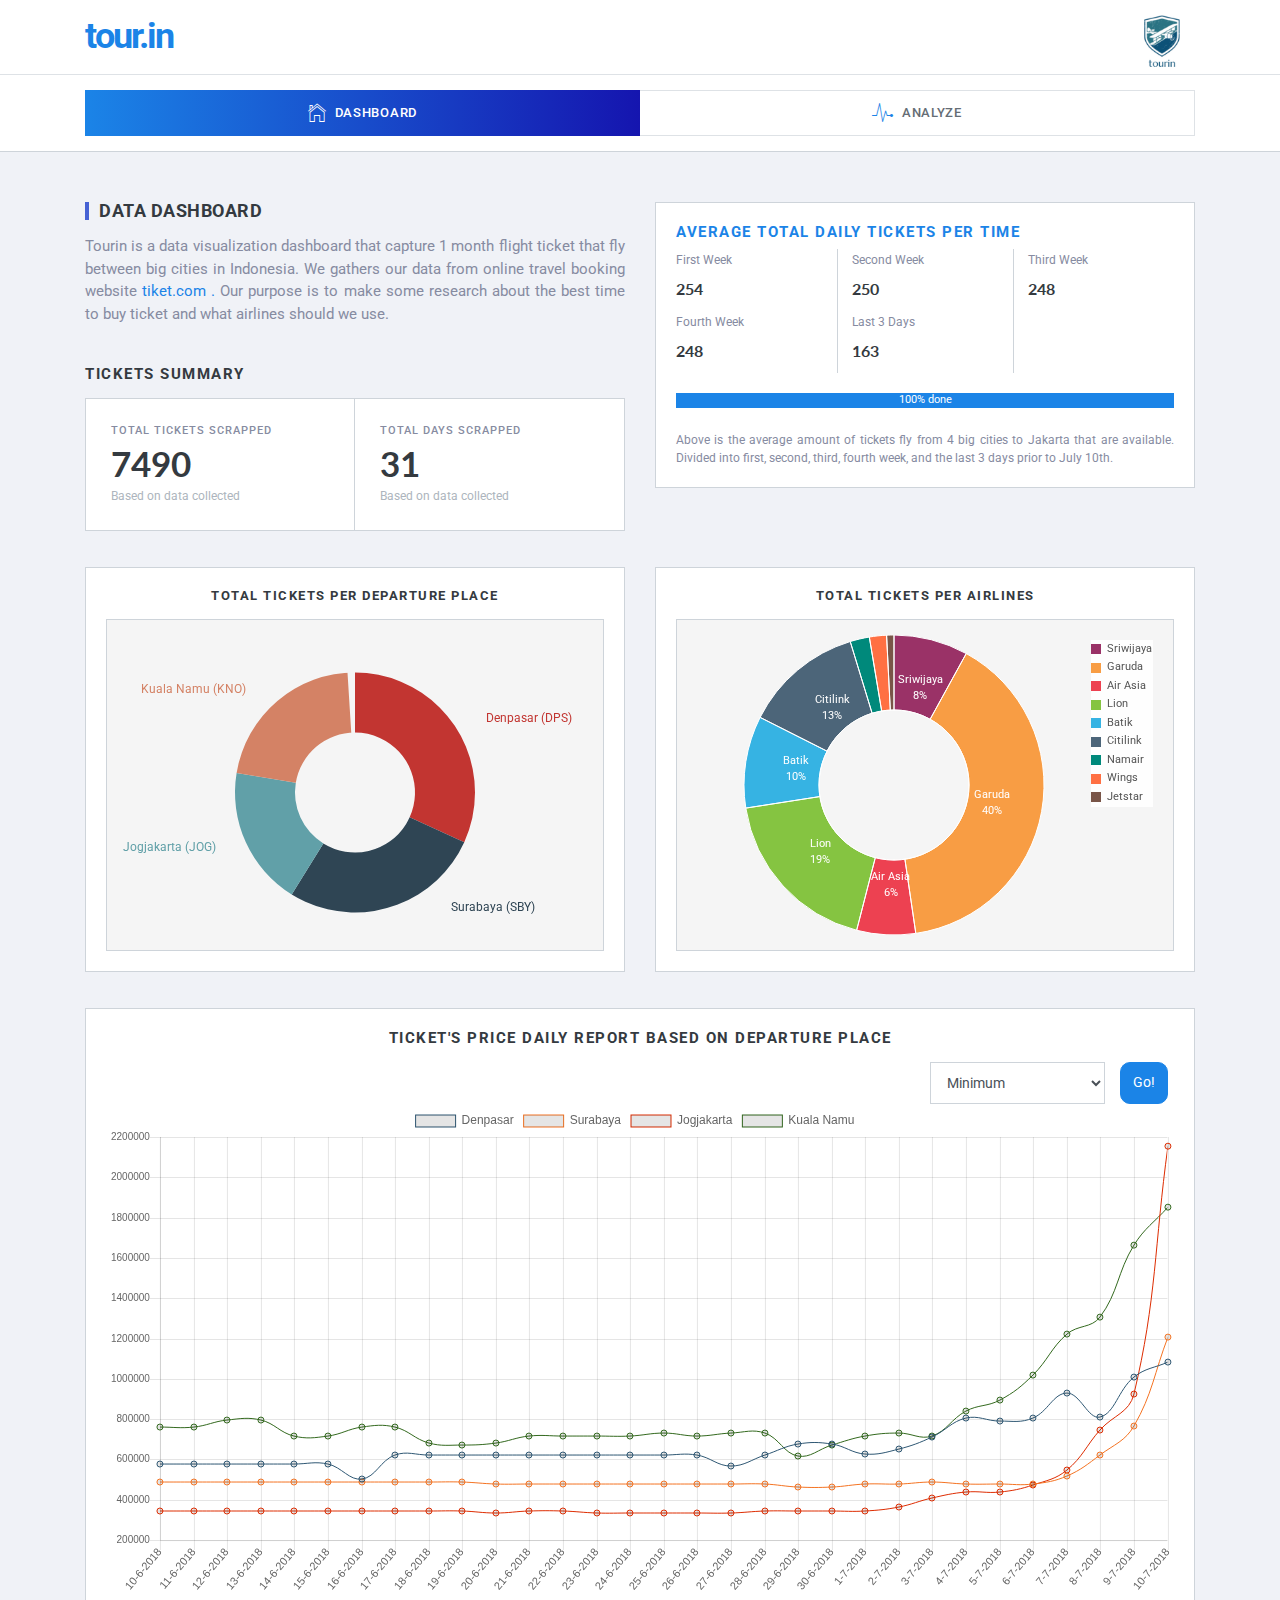
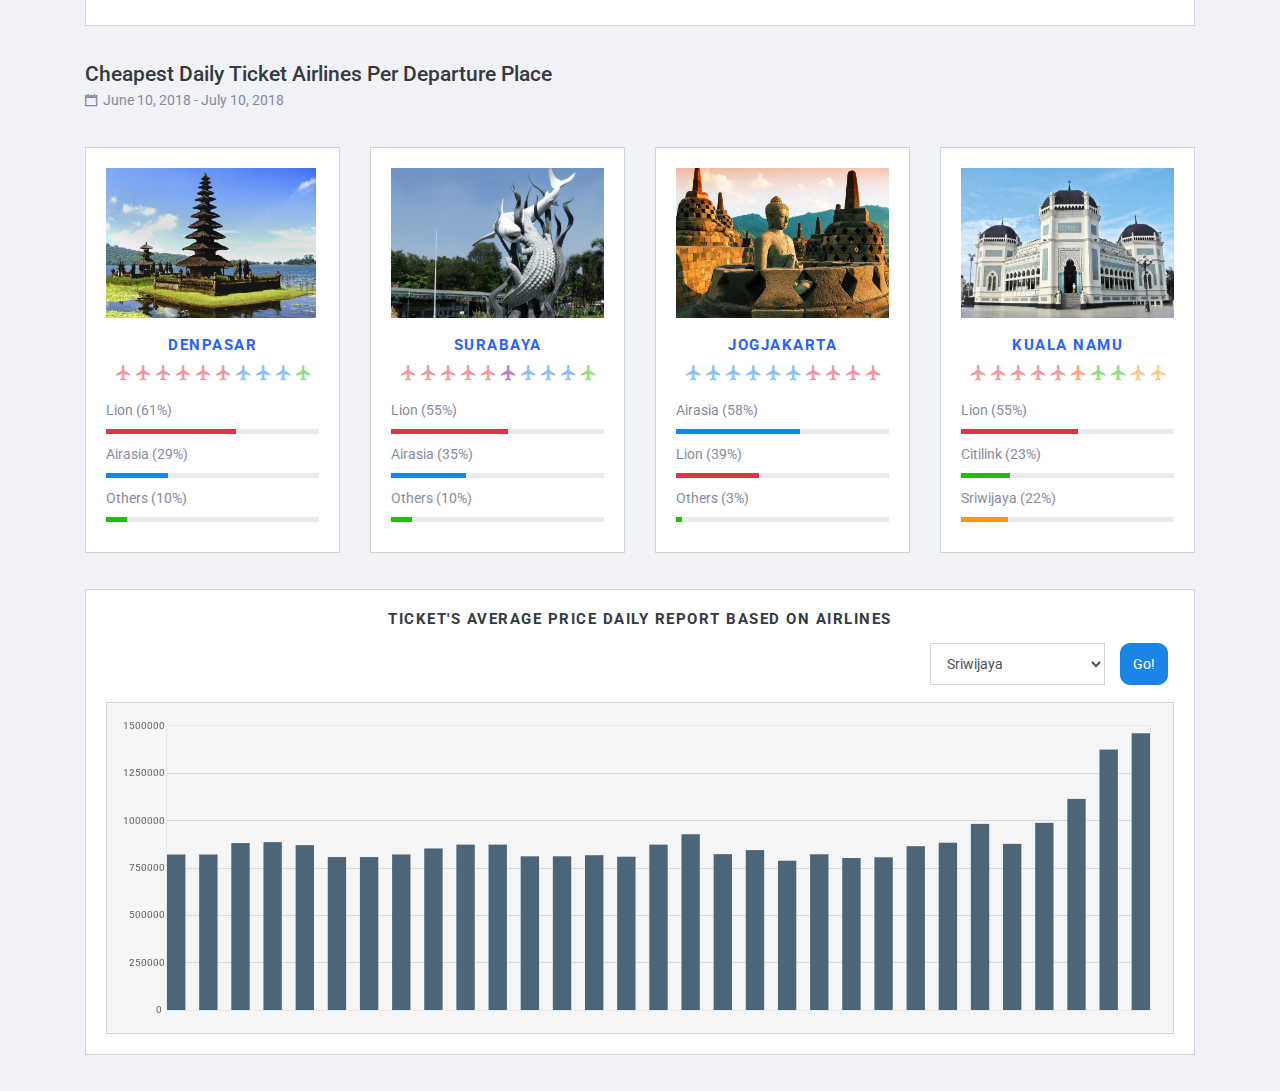
==== commit 9e61f4be: "Adding simple media query - Graph hard to be in mobile, so i just leave it like that" ====
--- a/public/index.html
+++ b/public/index.html
@@ -34,7 +34,7 @@
                 </h2>
             </div>
             <div class="slim-header-right">
-                <img src="img/logo.png" alt="LOGO" style="padding-top: 1vh;width: 5vw">
+                <img src="img/logo.png" alt="LOGO" class="logo-img">
             </div>
         </div>
         <!-- container -->
--- a/public/css/tourin.css
+++ b/public/css/tourin.css
@@ -1,5 +1,21 @@
 .inside-graph {
     background-color: #F5F5F5;
+}
+
+.logo-img {
+    padding-top: 1vh;
+    width: 5vw
+}
+
+@media screen and (max-width: 700px) {
+    .logo-img {
+        width: 70%;
+        float: right;
+        text-align: right;
+    }
+    .slim-header-right {
+        display: block !important;
+    }
 }
 
 .inline {
